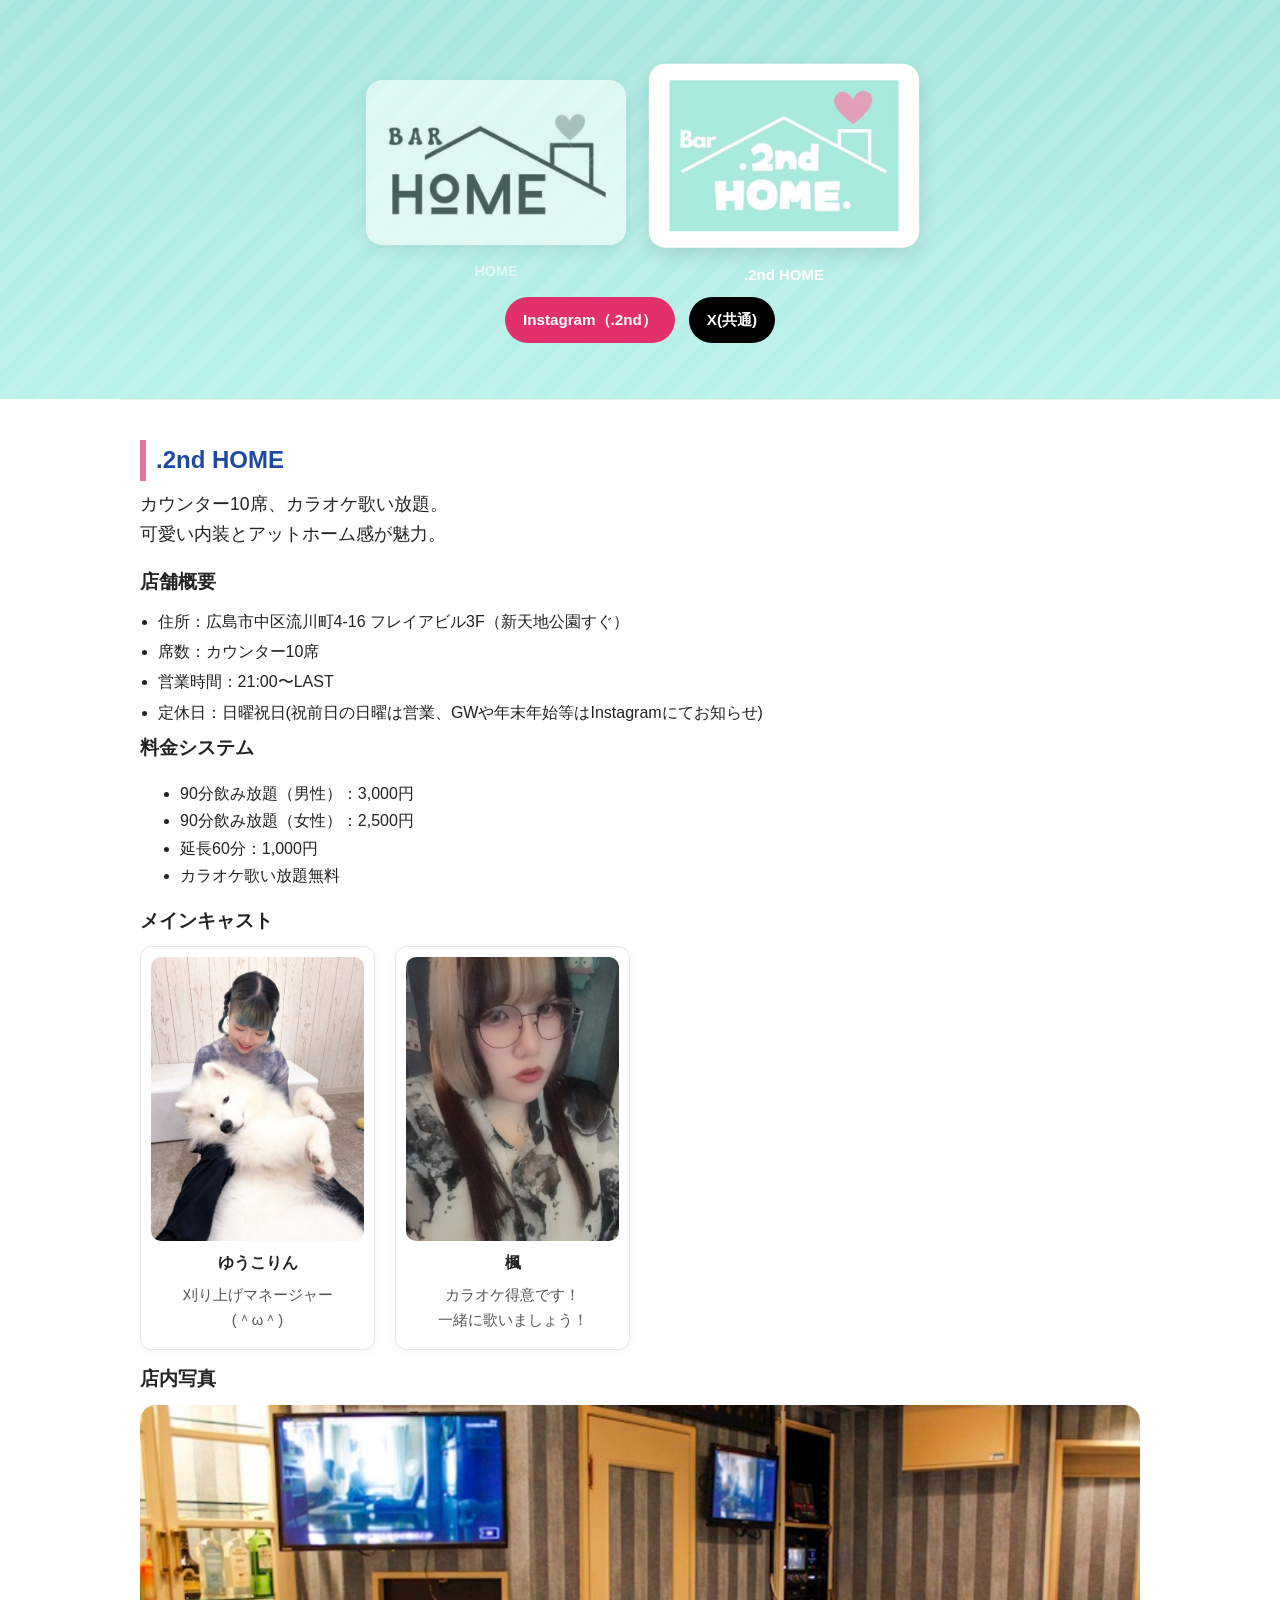
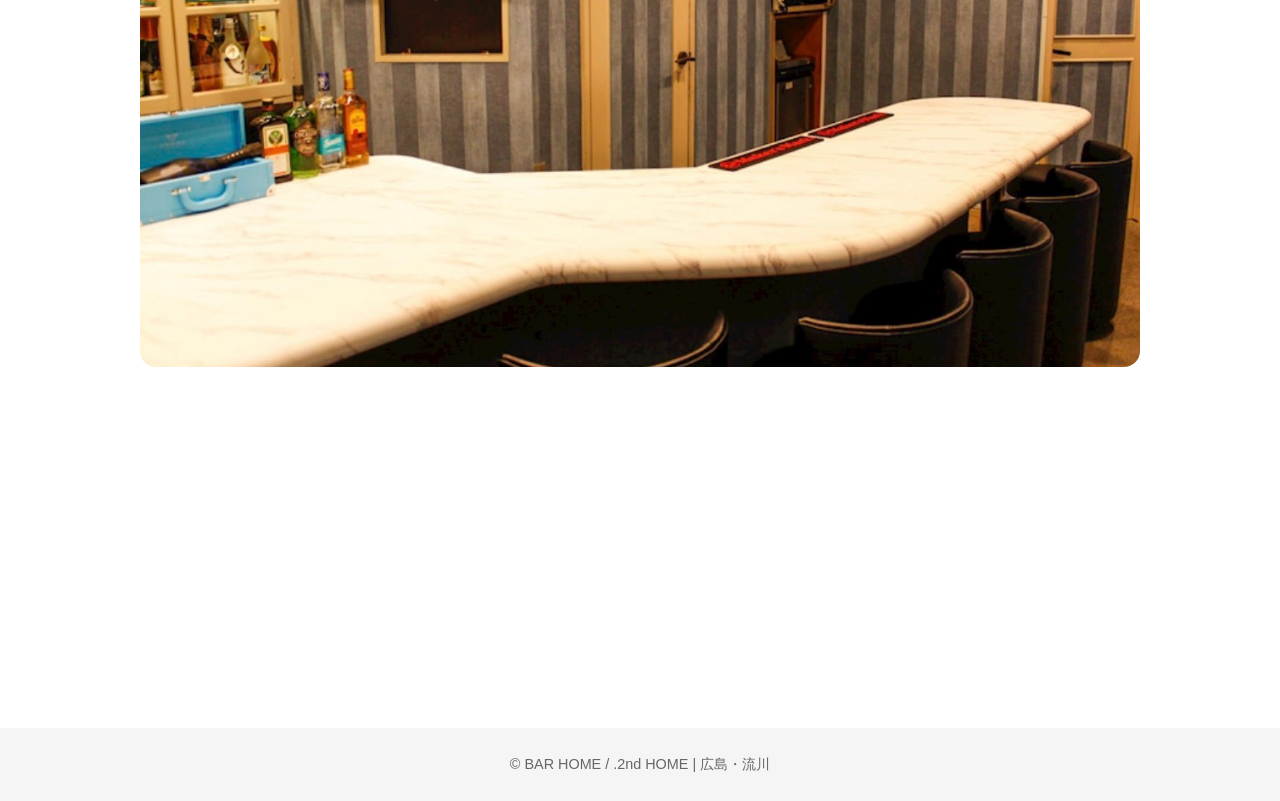
==== index.html @ b08c5883 "update site content" ====
<!DOCTYPE html>
<html lang="ja">
<head>
  <meta charset="UTF-8" />
  <meta name="viewport" content="width=device-width, initial-scale=1.0"/>
  <title>BAR HOME / .2nd HOME | 広島・流川</title>
  <link rel="stylesheet" href="style.css" />
  <meta name="robots" content="noindex,nofollow">
</head>
<body>

  <!-- ヒーロー -->
  <header class="hero hero--2nd"> <!-- ← 初期は2ndテーマ -->
    <div class="brand-switch">
      <div class="logo-option" data-target="home">
        <div class="logo-card">
          <img src="images/no-image.png" alt="BAR HOME ロゴ">
        </div>
        <span>HOME</span>
      </div>
      <div class="logo-option active" data-target="2nd">
        <div class="logo-card">
          <img src="images/no-image.png" alt=".2nd HOME ロゴ">
        </div>
        <span>.2nd HOME</span>
      </div>
    </div>

    <!-- 店舗別SNS（切替連動のまま） -->
    <div class="sns hero-sns hero-sns--home is-hidden">
      <a class="sns__link insta" href="https://www.instagram.com/bar_home1001" target="_blank" rel="noopener">Instagram（HOME）</a>
      <a class="sns__link x" href="https://x.com/yukorin_barhome" target="_blank" rel="noopener">X(共通)</a>
    </div>
    <div class="sns hero-sns hero-sns--2nd">
      <a class="sns__link insta" href="https://www.instagram.com/bar_home1001" target="_blank" rel="noopener">Instagram（.2nd）</a>
      <a class="sns__link x" href="https://x.com/yukorin_barhome" target="_blank" rel="noopener">X(共通)</a>
    </div>
  </header>

  <main>
    <!-- HOME -->
    <section id="home" class="shop-section">
      <h2>BAR HOME</h2>
      <p class="lead">カウンター8席、カラオケ歌い放題。<br>明るくノリの良いスタッフが魅力！</p>

      <!-- 概要 -->
      <div class="overview">
        <h3>店舗概要</h3>
        <ul>
          <li>住所：広島市中区新天地1-27 堀川ビル2F（仏壇通り沿い）</li>
          <li>席数：カウンター8席</li>
          <li>営業時間：21:00〜LAST</li>
          <li>定休日：不定休(Instagramにてお知らせ)</li>
        </ul>
      </div>

      <!-- 料金システム -->
      <div class="system">
        <h3>料金システム</h3>
        <ul>
          <li>90分飲み放題（男性）：3,000円</li>
          <li>90分飲み放題（女性）：2,500円</li>
          <li>延長60分：1,000円</li>
          <li>カラオケ歌い放題無料</li>
        </ul>
      </div>

      <!-- キャスト -->
      <div class="cast">
        <h3>メインキャスト</h3>
        <div class="cast-grid" id="home-cast"></div>
        <button class="cast-more" data-shop="home" hidden>もっと見る</button>
      </div>

      <!-- 店内写真 -->
      <div class="gallery">
        <h3>店内写真</h3>
        <div class="gallery-grid" id="home-gallery"></div>
      </div>

      <!-- Map -->
      <div class="map-embed">
        <iframe
          src="https://www.google.com/maps?q=広島県広島市中区新天地1-27&output=embed"
          loading="lazy"
        ></iframe>
      </div>
    </section>

    <!-- .2nd HOME -->
    <section id="2nd" class="shop-section active">
      <h2>.2nd HOME</h2>
      <p class="lead">カウンター10席、カラオケ歌い放題。<br>可愛い内装とアットホーム感が魅力。</p>

      <!-- 概要 -->
      <div class="overview">
        <h3>店舗概要</h3>
        <ul>
          <li>住所：広島市中区流川町4-16 フレイアビル3F（新天地公園すぐ）</li>
          <li>席数：カウンター10席</li>
          <li>営業時間：21:00〜LAST</li>
          <li>定休日：日曜祝日(祝前日の日曜は営業、GWや年末年始等はInstagramにてお知らせ)</li>
        </ul>
      </div>

      <!-- 料金システム -->
      <div class="system">
        <h3>料金システム</h3>
        <ul>
          <li>90分飲み放題（男性）：3,000円</li>
          <li>90分飲み放題（女性）：2,500円</li>
          <li>延長60分：1,000円</li>
          <li>カラオケ歌い放題無料</li>
        </ul>
      </div>

      <!-- キャスト -->
      <div class="cast">
        <h3>メインキャスト</h3>
        <div class="cast-grid" id="2nd-cast"></div>
        <button class="cast-more" data-shop="2nd" hidden>もっと見る</button>
      </div>

      <!-- 店内写真 -->
      <div class="gallery">
        <h3>店内写真</h3>
        <div class="gallery-grid" id="2nd-gallery"></div>
      </div>

      <!-- Map -->
      <div class="map-embed">
        <iframe
          src="https://www.google.com/maps?q=広島県広島市中区流川町4-16&output=embed"
          loading="lazy"
        ></iframe>
      </div>
    </section>
  </main>

  <footer class="footer">
    <p>&copy; BAR HOME / .2nd HOME | 広島・流川</p>
  </footer>

  <script src="script.js"></script>
</body>
</html>
---- style.css ----
/* =========================
   Variables
========================= */
:root{
  --pink:#e5739f;
  --mint:#a7e6de;
  --blue:#1f4aa1;
  --gray:#fafafa;
  --black:#000;

  --radius:16px;
  --card-shadow:0 6px 18px rgba(0,0,0,.12);
  --border:#e6e6e6;
}

/* =========================
   Base (mobile-first)
========================= */
html{font-size:16px}
body{margin:0;font-family:"Noto Sans JP",sans-serif;line-height:1.7;color:#222;background:#fff}
img{max-width:100%;height:auto;display:block}
h1,h2,h3{margin:0 0 .6rem}
p{margin:.4rem 0}
a{color:inherit}

/* 選択不可（ヒーローロゴ周り用の補助） */
.noselect, .noselect *{user-select:none;-webkit-user-select:none;caret-color:transparent}

/* ユーティリティ */
.is-hidden{display:none !important}

/* =========================
   Hero（テーマ切替対応）
========================= */
.hero{
  position:relative;
  text-align:center;
  padding:28px 12px 20px; /* mobile圧縮 */
}

/* HOME = クール（青紫の色感あり） */
.hero--home{
  background: linear-gradient(180deg, #2a2d6c 0%, #3f3c88 70%, #5a4a9c 100%);
}

/* .2nd = かわいい（ミント×うっすらストライプ） */
.hero--2nd{
  background:
    repeating-linear-gradient(-45deg, rgba(255,255,255,.10) 0 14px, transparent 14px 28px),
    linear-gradient(180deg, #a7e6de 0%, #baf1eb 100%);
}

/* ロゴ切替（スマホ：小さめ横並び） */
.brand-switch{
  display:flex;
  justify-content:center;
  align-items:flex-end;
  gap:14px;
  flex-wrap:wrap;
  margin-bottom:10px;
}
.logo-option{
  cursor:pointer;
  text-align:center;
  filter:grayscale(100%) opacity(.6);
  transform:scale(1);
  transition:transform .2s ease, filter .2s ease;
}
.logo-option.active{ filter:none; transform:scale(1.04) }

.logo-card{
  display:inline-block;
  background:#fff;
  padding:10px 12px;
  border-radius:14px;
  box-shadow:var(--card-shadow);
}
.logo-option img{ width:120px; height:auto }
.logo-option span{
  display:block;
  margin-top:6px;
  font-size:.8rem;
  font-weight:700;
  color:#fff; /* ヒーロー背景上で読むので白 */
}
/* テキスト選択/キャレット抑止 & spanはクリック透過 */
.logo-option, .logo-option *{ user-select:none; -webkit-user-select:none; caret-color:transparent }
.logo-option span{ pointer-events:none }

/* ヒーロー直下SNS（スマホ：2列タイル） */
.sns.hero-sns{
  display:grid;
  grid-template-columns:repeat(2,minmax(0,1fr));
  gap:8px;
  max-width:520px;
  margin:10px auto 0;
  padding:0 8px;
}
.sns__link{
  display:block;
  text-decoration:none;
  color:#fff;
  padding:12px 0;
  border-radius:999px;
  font-weight:700;
  font-size:.95rem;
  text-align:center;
  transition:opacity .15s ease, transform .02s ease;
}
.sns__link:active{ transform:translateY(1px) }
.sns__link.x{ background:#000 }
.sns__link.insta{ background:#e1306c }
.sns__link.poke{ background:#5b77d1 }

/* =========================
   Sections
========================= */
.shop-section{
  display:none;
  padding:20px 14px;
  border-top:1px solid #eee;
}
.shop-section.active{ display:block }
.lead{ font-size:1rem; margin:.5rem 0 1rem }

/* 見出し（店舗別カラー） */
#home h2{
  color:#111;
  border-left:6px solid var(--pink);
  padding-left:10px;
}

/* idが数値始まりだと環境で解釈差が出るので両方書く */
[id="2nd"] h2{
  color: var(--blue);
  border-left: 6px solid var(--pink);
  padding-left: 10px;
}

/* 概要リスト */
.overview ul{ padding-left:1.1rem; margin:.4rem 0 }
.overview li{ margin:.2rem 0 }

/* =========================
   Cast
========================= */
.cast{ margin-top:.6rem }
.cast-grid{
  display:grid;
  grid-template-columns:1fr 1fr;
  gap:10px;
}
.cast-card{
  background:#fff;
  border:1px solid var(--border);
  border-radius:12px;
  padding:10px;
  text-align:center;
  box-shadow:0 2px 8px rgba(0,0,0,.05);
}
.cast-card img{
  border-radius:10px;
  margin-bottom:8px;
  width:100%;
  height:auto;
}
.cast-card h4{ margin:6px 0 4px; font-size:1rem }
.cast-card p{ font-size:.92rem; color:#555 }

/* もっと見る（最初はhiddenで非表示。JSで必要時のみ表示） */
.cast-more[hidden]{ display:none !important; }
.cast-more{
  margin:10px auto 0;
  display:block;
  padding:10px 16px;
  border-radius:999px;
  border:1px solid #ddd;
  background:#fff;
  font-weight:700;
  cursor:pointer;
  transition:background .15s ease, transform .02s ease;
}
.cast-more:hover{ background:#fafafa }
.cast-more:active{ transform:translateY(1px) }

/* =========================
   Gallery
========================= */
.gallery{ margin-top:.8rem }
.gallery-grid{
  display:grid;
  grid-template-columns:1fr 1fr;
  gap:10px;
  margin-top:10px;
}
.gallery-item{
  border-radius:10px;
  overflow:hidden;
  background:#fff;
  border:1px solid var(--border);
  box-shadow:0 2px 8px rgba(0,0,0,.05);
}
.gallery-item img{
  display:block;
  width:100%;
  height:180px;
  object-fit:cover;
}
.gallery-item figcaption{
  padding:8px 10px;
  font-size:.9rem;
  color:#555;
}

/* =========================
   Map
========================= */
.map-embed{
  margin-top:12px;
  border-radius:12px;
  overflow:hidden;
}
.map-embed iframe{
  width:100%;
  height:240px;
  border:0;
}

/* =========================
   Footer
========================= */
.footer{
  text-align:center;
  padding:18px 12px;
  background:#f5f5f5;
  font-size:.9rem;
  color:#666;
}

/* =========================
   Desktop Enhancements
========================= */
@media (min-width:768px){
  .hero{ padding:68px 20px 56px }
  .brand-switch{ gap:28px; margin-bottom:14px }
  .logo-card{ padding:16px 20px; border-radius:var(--radius) }
  .logo-option img{ width:clamp(140px,18vw,220px) }
  .logo-option span{ font-size:.9rem }

  /* PCではSNSを横並び3つ */
  .sns.hero-sns{ display:flex; justify-content:center; gap:14px; max-width:none; padding:0 }
  .sns__link{ padding:10px 18px }

  .shop-section{ max-width:1000px; margin:auto; padding:40px 20px }
  .lead{ font-size:1.1rem }

  .cast-grid{ grid-template-columns:repeat(3,1fr); gap:20px }
  .gallery-grid{ grid-template-columns:repeat(3,1fr); gap:12px }
  .gallery-item img{ height:200px }
  .map-embed iframe{ height:300px }
}

@media (min-width:1100px){
  .cast-grid{ grid-template-columns:repeat(4,1fr) }
  .gallery-grid{ grid-template-columns:repeat(4,1fr) }
}

/* ========== 店内写真ギャラリー ========== */
#shop-photos {
  display: flex;
  flex-direction: column;
  align-items: center;
  gap: 2rem; /* 写真同士の間隔 */
  margin-top: 1.5rem;
}

#shop-photos .gallery-item {
  width: 100%;
  max-width: 800px; /* ←ここを調整すれば写真サイズを変更できる */
}

#shop-photos .gallery-item img {
  width: 100%;
  height: auto;
  border-radius: 10px;
  object-fit: cover;
  box-shadow: 0 4px 12px rgba(0,0,0,0.2);
}

/* キャプション非表示（もう不要なため） */
#shop-photos .gallery-item figcaption {
  display: none;
}

.gallery-grid { display:block; }
.gallery-grid .featured {margin:0;}
.gallery-grid .featured img {
  width:100%;
  height:auto;
  aspect-ratio: 16/9; /* ここで縦横比調整 */
  object-fit: cover;
  border-radius: 16px;
}
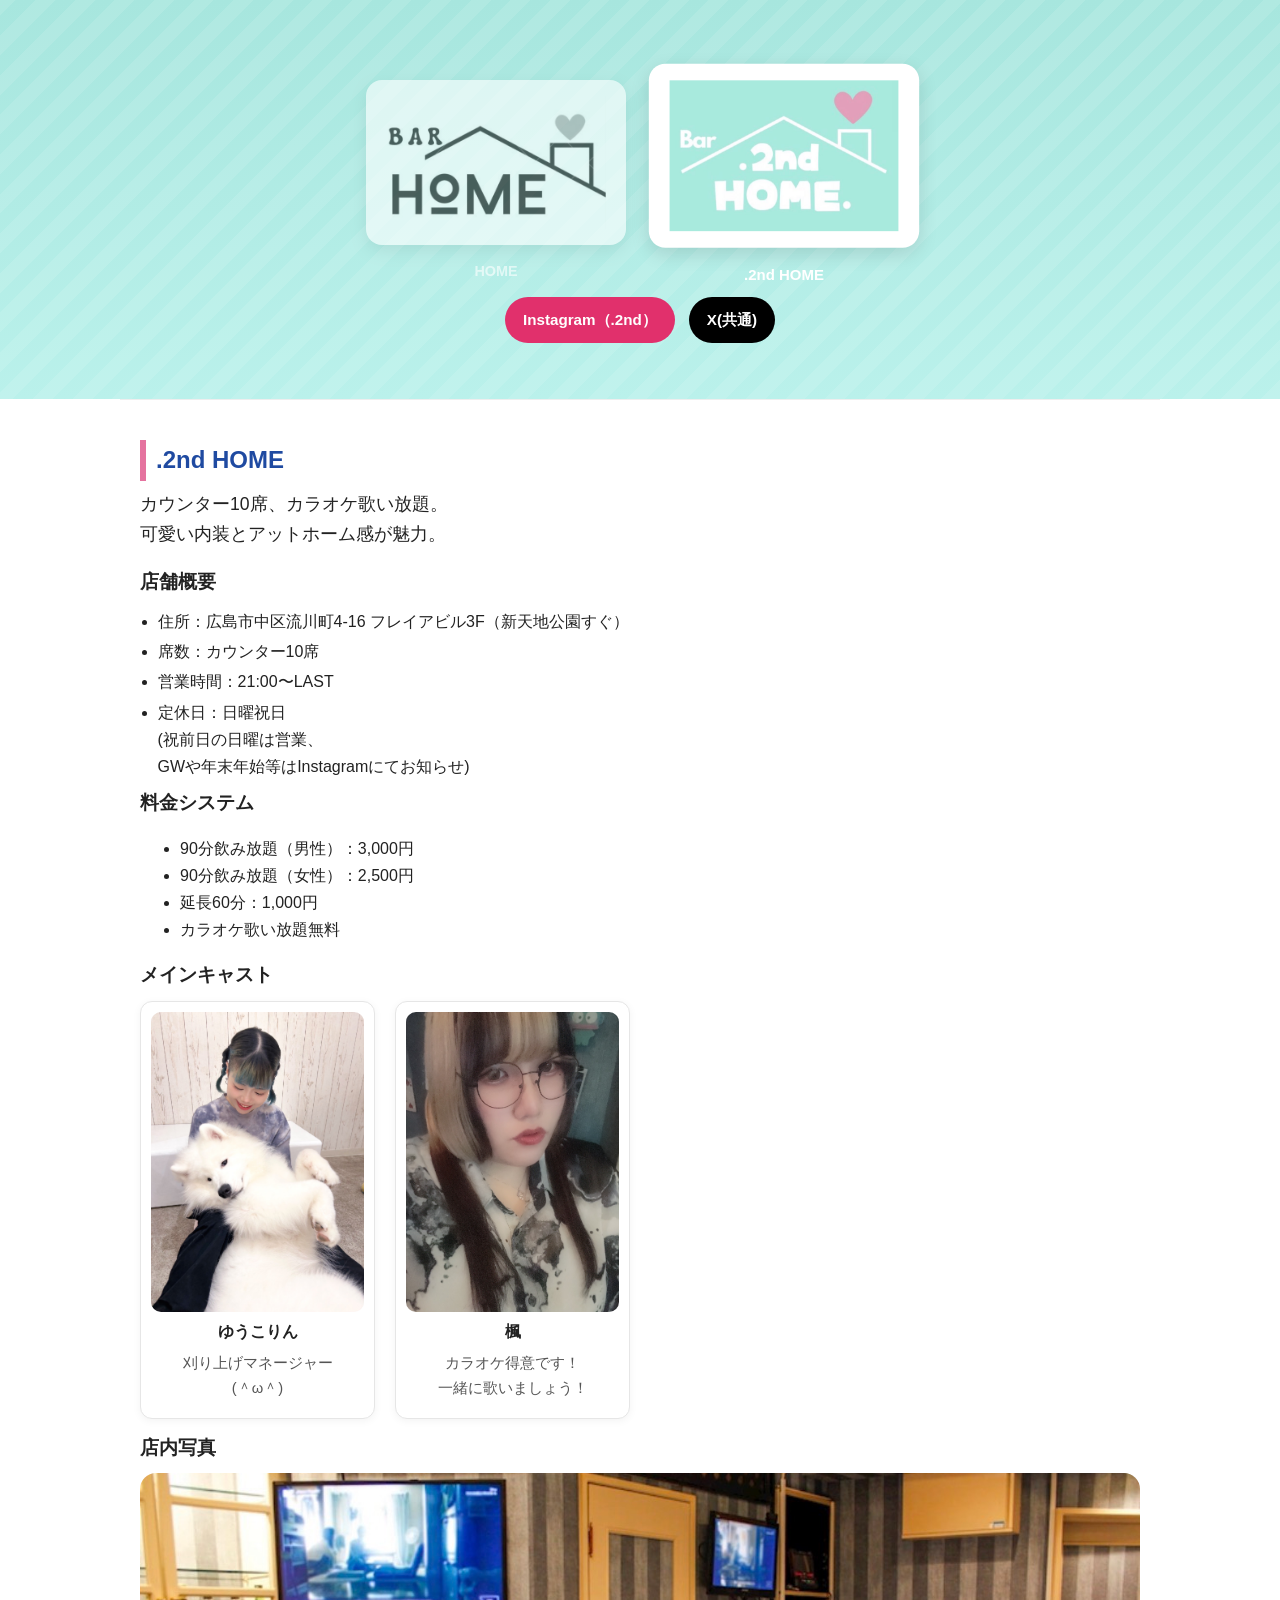
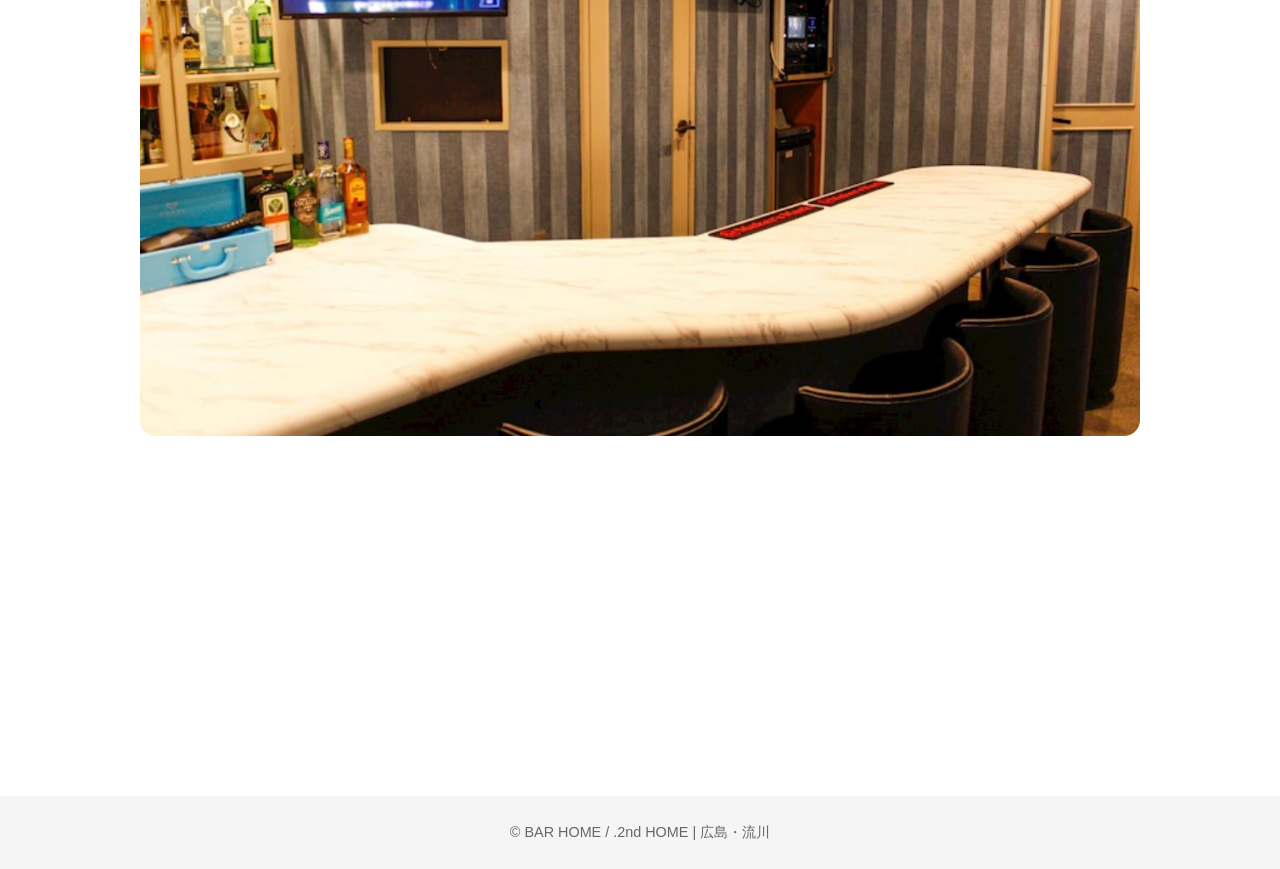
==== commit 10554fc6: "update site content" ====
--- a/index.html
+++ b/index.html
@@ -32,7 +32,7 @@
       <a class="sns__link x" href="https://x.com/yukorin_barhome" target="_blank" rel="noopener">X(共通)</a>
     </div>
     <div class="sns hero-sns hero-sns--2nd">
-      <a class="sns__link insta" href="https://www.instagram.com/bar_home1001" target="_blank" rel="noopener">Instagram（.2nd）</a>
+      <a class="sns__link insta" href="https://www.instagram.com/bar_home2nd" target="_blank" rel="noopener">Instagram（.2nd）</a>
       <a class="sns__link x" href="https://x.com/yukorin_barhome" target="_blank" rel="noopener">X(共通)</a>
     </div>
   </header>
@@ -47,7 +47,7 @@
       <div class="overview">
         <h3>店舗概要</h3>
         <ul>
-          <li>住所：広島市中区新天地1-27 堀川ビル2F（仏壇通り沿い）</li>
+          <li>住所：広島市中区新天地1-27 堀川ビル2F<br>（仏壇通り沿い）</li>
           <li>席数：カウンター8席</li>
           <li>営業時間：21:00〜LAST</li>
           <li>定休日：不定休(Instagramにてお知らせ)</li>
@@ -99,7 +99,7 @@
           <li>住所：広島市中区流川町4-16 フレイアビル3F（新天地公園すぐ）</li>
           <li>席数：カウンター10席</li>
           <li>営業時間：21:00〜LAST</li>
-          <li>定休日：日曜祝日(祝前日の日曜は営業、GWや年末年始等はInstagramにてお知らせ)</li>
+          <li>定休日：日曜祝日<br>(祝前日の日曜は営業、<br>GWや年末年始等はInstagramにてお知らせ)</li>
         </ul>
       </div>
 
--- a/style.css
+++ b/style.css
@@ -158,11 +158,11 @@
   text-align:center;
   box-shadow:0 2px 8px rgba(0,0,0,.05);
 }
-.cast-card img{
-  border-radius:10px;
-  margin-bottom:8px;
-  width:100%;
-  height:auto;
+.cast-card img {
+  width: 100%;
+  height: 300px; /* 好きな高さに統一 */
+  object-fit: cover; /* 画像を枠いっぱいにトリミング */
+  border-radius: 10px;
 }
 .cast-card h4{ margin:6px 0 4px; font-size:1rem }
 .cast-card p{ font-size:.92rem; color:#555 }
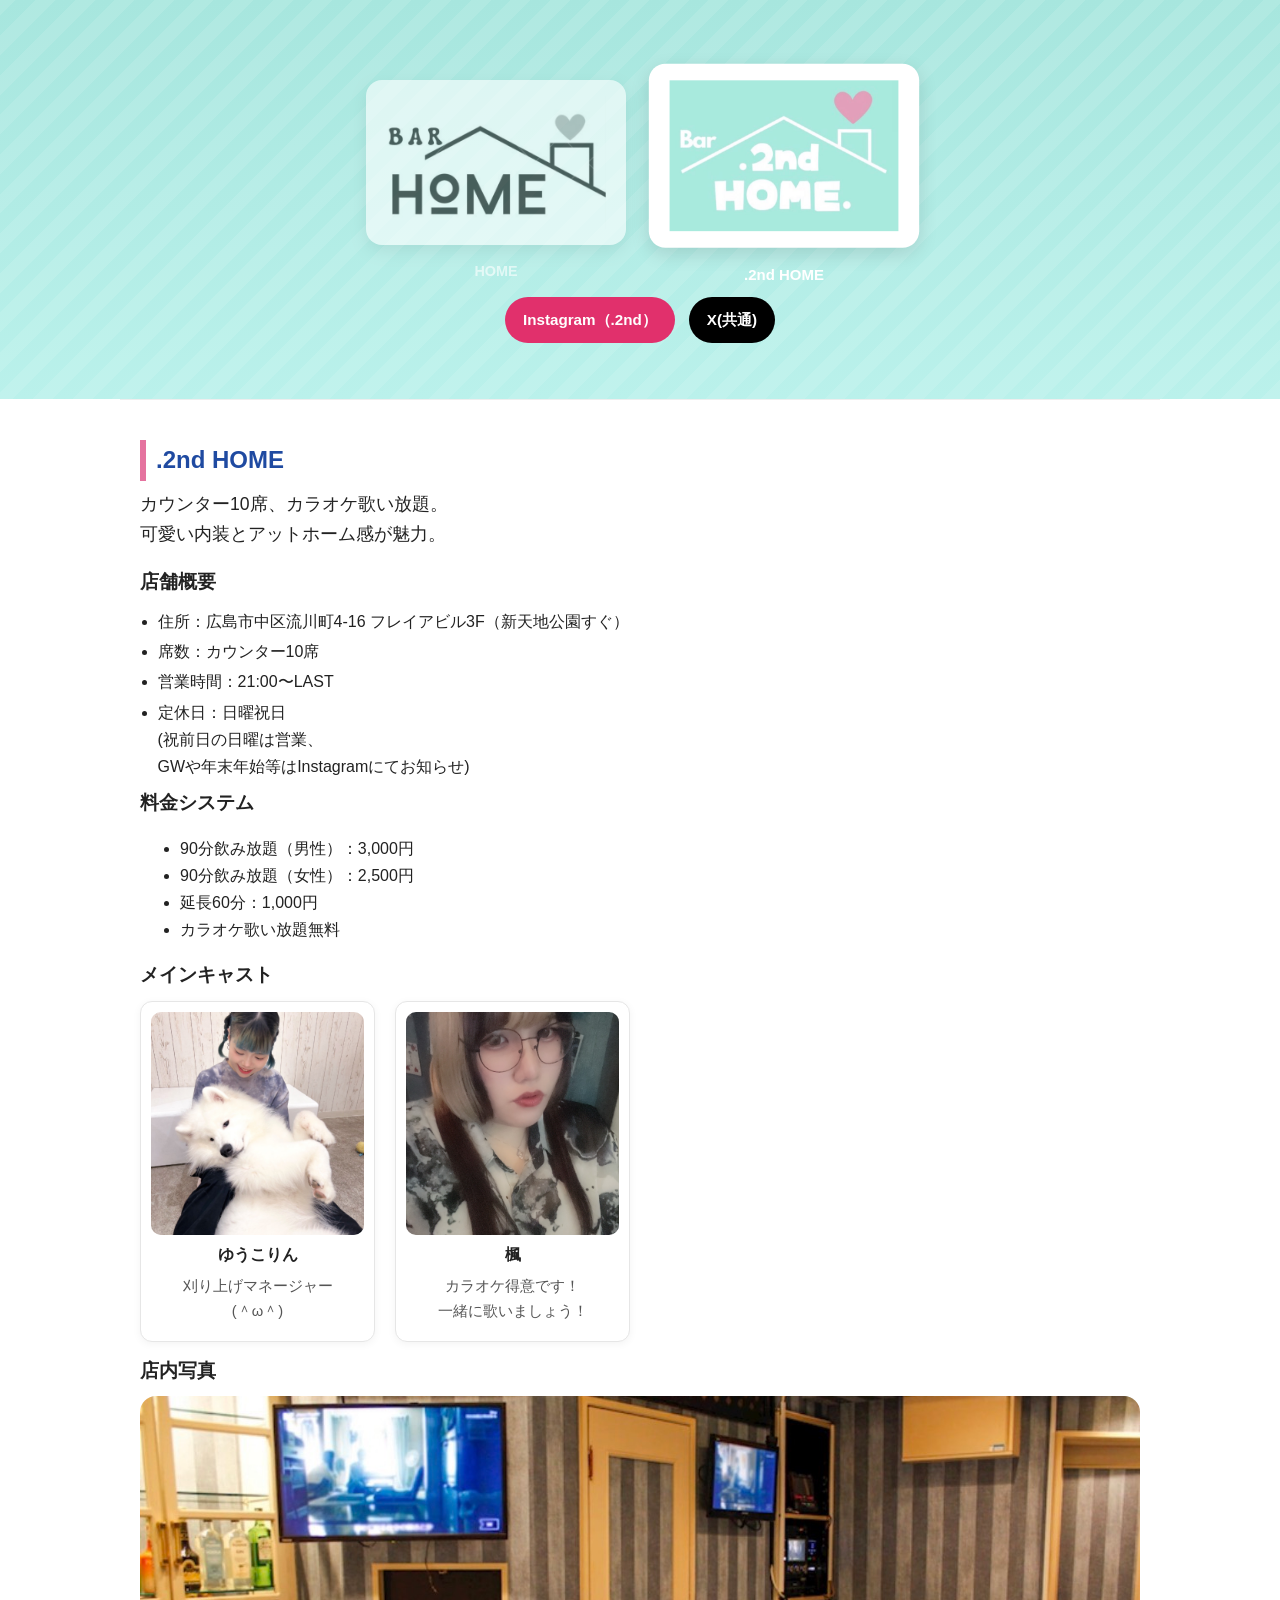
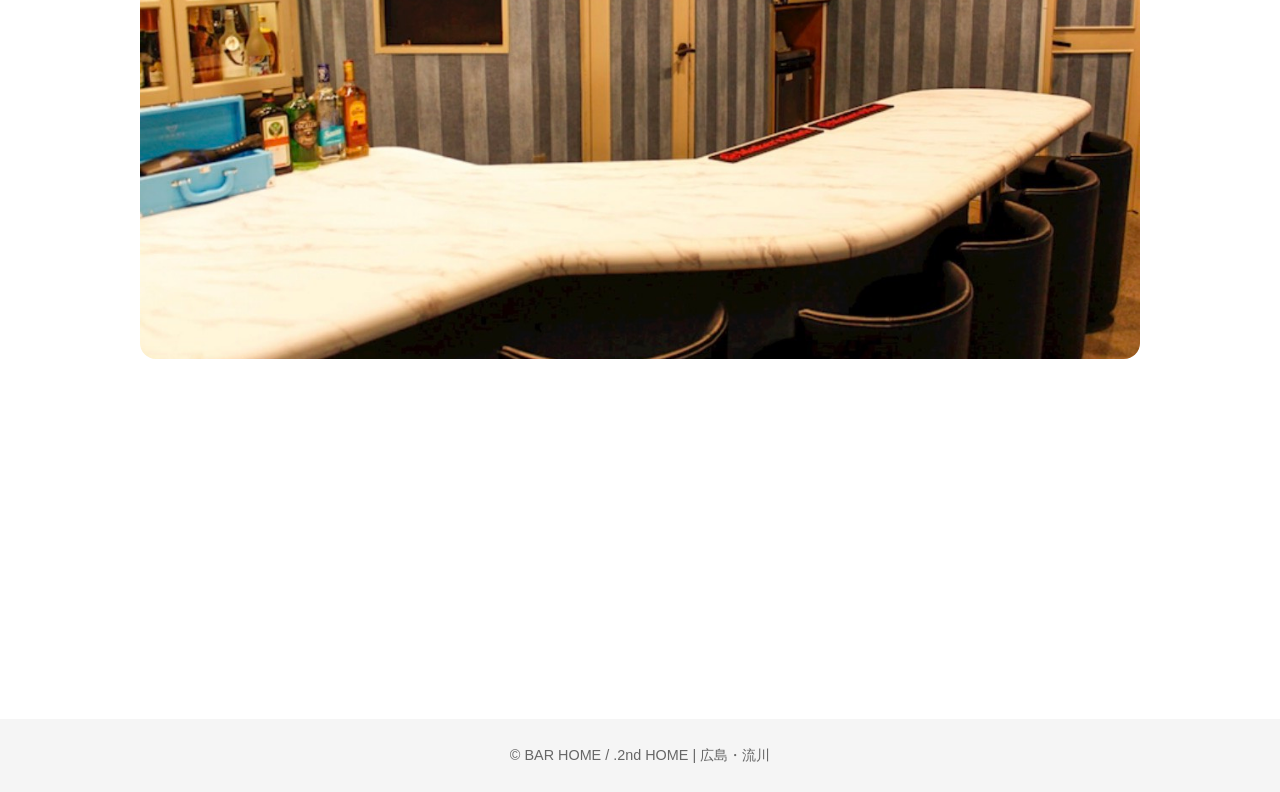
==== commit dca38023: "update site content" ====
--- a/index.html
+++ b/index.html
@@ -141,6 +141,6 @@
     <p>&copy; BAR HOME / .2nd HOME | 広島・流川</p>
   </footer>
 
-  <script src="script.js"></script>
+  <script src="script.js?v=20251011"></script>
 </body>
 </html>
--- a/style.css
+++ b/style.css
@@ -160,7 +160,7 @@
 }
 .cast-card img {
   width: 100%;
-  height: 300px; /* 好きな高さに統一 */
+  height: 223px; /* 好きな高さに統一 */
   object-fit: cover; /* 画像を枠いっぱいにトリミング */
   border-radius: 10px;
 }
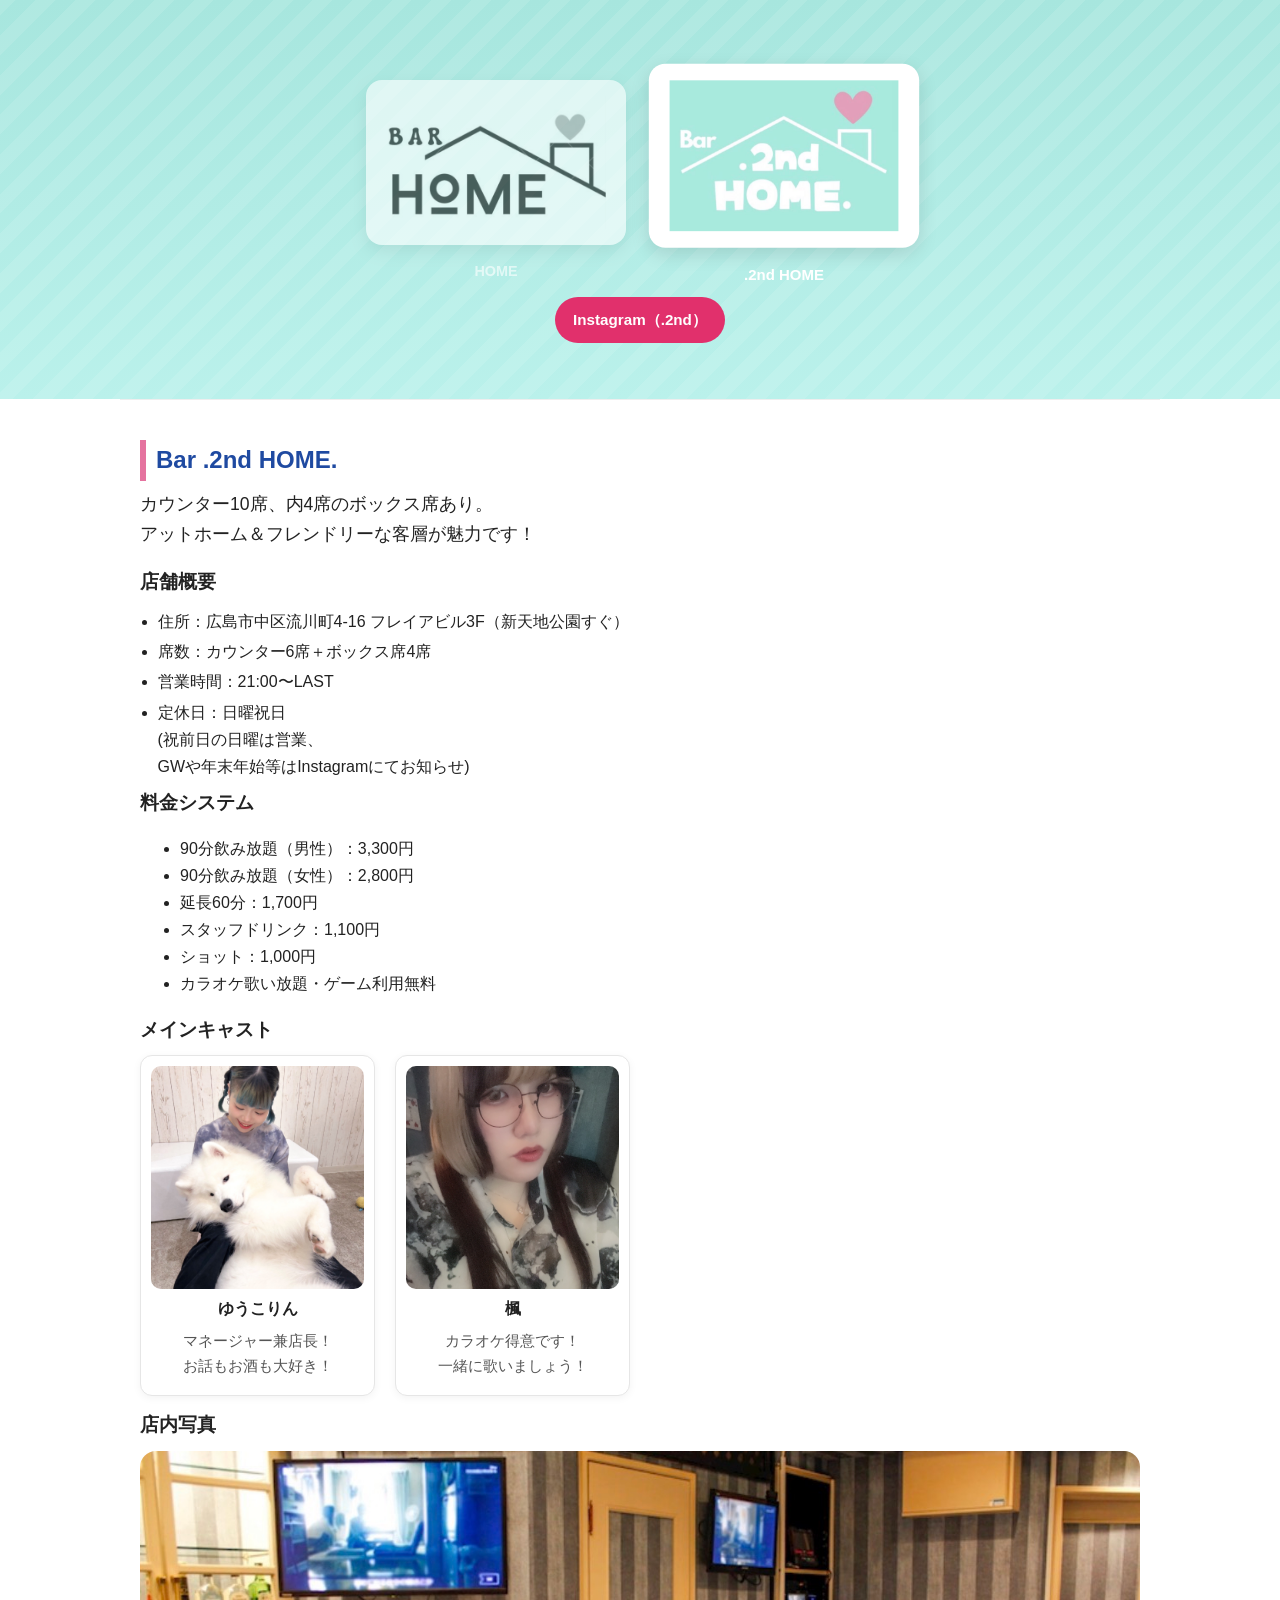
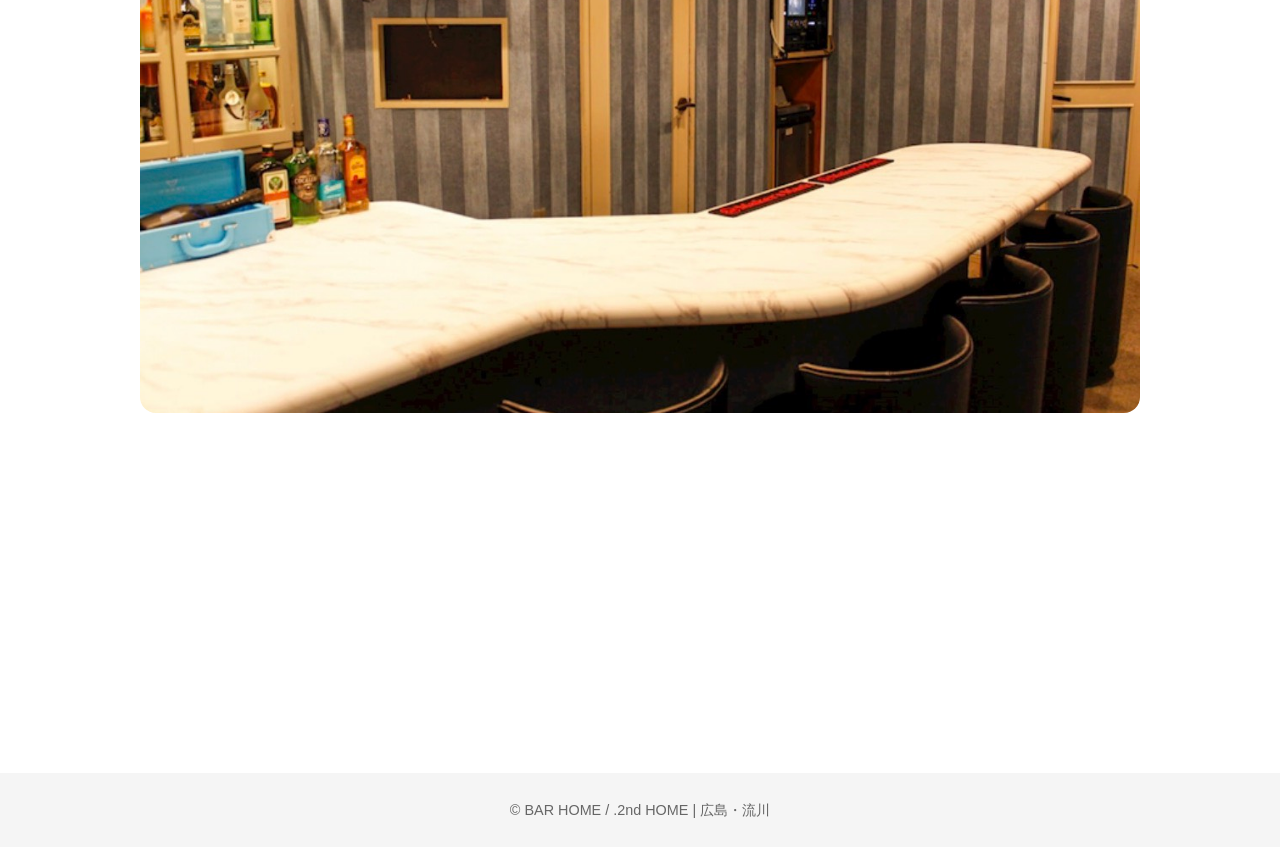
==== commit 4fd12dc3: "Add files via upload" ====
--- a/index.html
+++ b/index.html
@@ -5,7 +5,6 @@
   <meta name="viewport" content="width=device-width, initial-scale=1.0"/>
   <title>BAR HOME / .2nd HOME | 広島・流川</title>
   <link rel="stylesheet" href="style.css" />
-  <meta name="robots" content="noindex,nofollow">
 </head>
 <body>
 
@@ -29,11 +28,9 @@
     <!-- 店舗別SNS（切替連動のまま） -->
     <div class="sns hero-sns hero-sns--home is-hidden">
       <a class="sns__link insta" href="https://www.instagram.com/bar_home1001" target="_blank" rel="noopener">Instagram（HOME）</a>
-      <a class="sns__link x" href="https://x.com/yukorin_barhome" target="_blank" rel="noopener">X(共通)</a>
     </div>
     <div class="sns hero-sns hero-sns--2nd">
       <a class="sns__link insta" href="https://www.instagram.com/bar_home2nd" target="_blank" rel="noopener">Instagram（.2nd）</a>
-      <a class="sns__link x" href="https://x.com/yukorin_barhome" target="_blank" rel="noopener">X(共通)</a>
     </div>
   </header>
 
@@ -47,8 +44,8 @@
       <div class="overview">
         <h3>店舗概要</h3>
         <ul>
-          <li>住所：広島市中区新天地1-27 堀川ビル2F<br>（仏壇通り沿い）</li>
-          <li>席数：カウンター8席</li>
+          <li>住所：広島市中区新天地1-27 ホリカワビル2F<br>（仏壇通り沿い）</li>
+          <li>席数：カウンター9席</li>
           <li>営業時間：21:00〜LAST</li>
           <li>定休日：不定休(Instagramにてお知らせ)</li>
         </ul>
@@ -56,12 +53,14 @@
 
       <!-- 料金システム -->
       <div class="system">
-        <h3>料金システム</h3>
+        <h3>料金システム(税込)</h3>
         <ul>
-          <li>90分飲み放題（男性）：3,000円</li>
-          <li>90分飲み放題（女性）：2,500円</li>
-          <li>延長60分：1,000円</li>
-          <li>カラオケ歌い放題無料</li>
+          <li>90分飲み放題（男性）：3,300円</li>
+          <li>90分飲み放題（女性）：2,800円</li>
+          <li>延長60分：1,700円</li>
+          <li>スタッフドリンク：1,100円</li>
+          <li>ショット：1,000円</li>
+          <li>カラオケ歌い放題・ゲーム利用無料</li>
         </ul>
       </div>
 
@@ -89,15 +88,18 @@
 
     <!-- .2nd HOME -->
     <section id="2nd" class="shop-section active">
-      <h2>.2nd HOME</h2>
-      <p class="lead">カウンター10席、カラオケ歌い放題。<br>可愛い内装とアットホーム感が魅力。</p>
+      <h2>Bar .2nd HOME.</h2>
+      <p class="lead">
+        カウンター10席、内4席のボックス席あり。<br>
+        アットホーム＆フレンドリーな客層が魅力です！
+      </p>
 
       <!-- 概要 -->
       <div class="overview">
         <h3>店舗概要</h3>
         <ul>
           <li>住所：広島市中区流川町4-16 フレイアビル3F（新天地公園すぐ）</li>
-          <li>席数：カウンター10席</li>
+          <li>席数：カウンター6席＋ボックス席4席</li>
           <li>営業時間：21:00〜LAST</li>
           <li>定休日：日曜祝日<br>(祝前日の日曜は営業、<br>GWや年末年始等はInstagramにてお知らせ)</li>
         </ul>
@@ -107,10 +109,12 @@
       <div class="system">
         <h3>料金システム</h3>
         <ul>
-          <li>90分飲み放題（男性）：3,000円</li>
-          <li>90分飲み放題（女性）：2,500円</li>
-          <li>延長60分：1,000円</li>
-          <li>カラオケ歌い放題無料</li>
+          <li>90分飲み放題（男性）：3,300円</li>
+          <li>90分飲み放題（女性）：2,800円</li>
+          <li>延長60分：1,700円</li>
+          <li>スタッフドリンク：1,100円</li>
+          <li>ショット：1,000円</li>
+          <li>カラオケ歌い放題・ゲーム利用無料</li>
         </ul>
       </div>
 
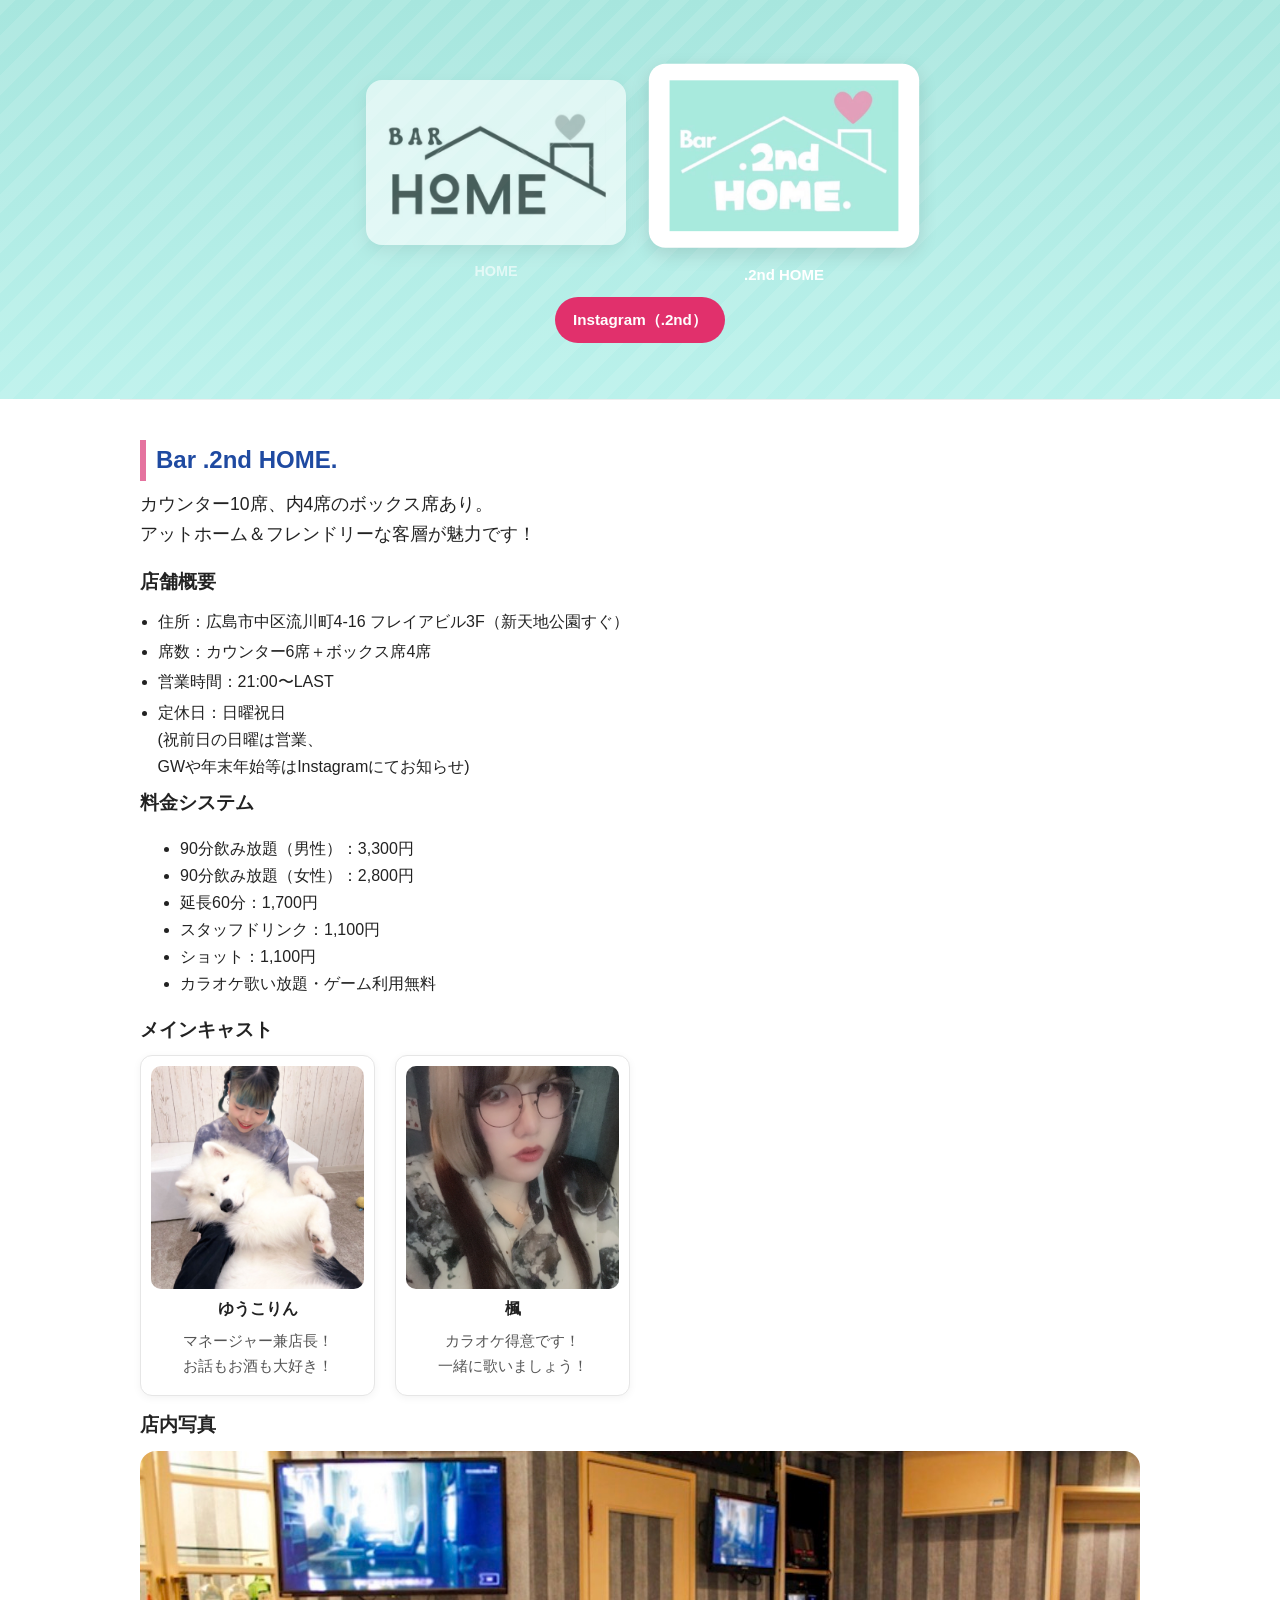
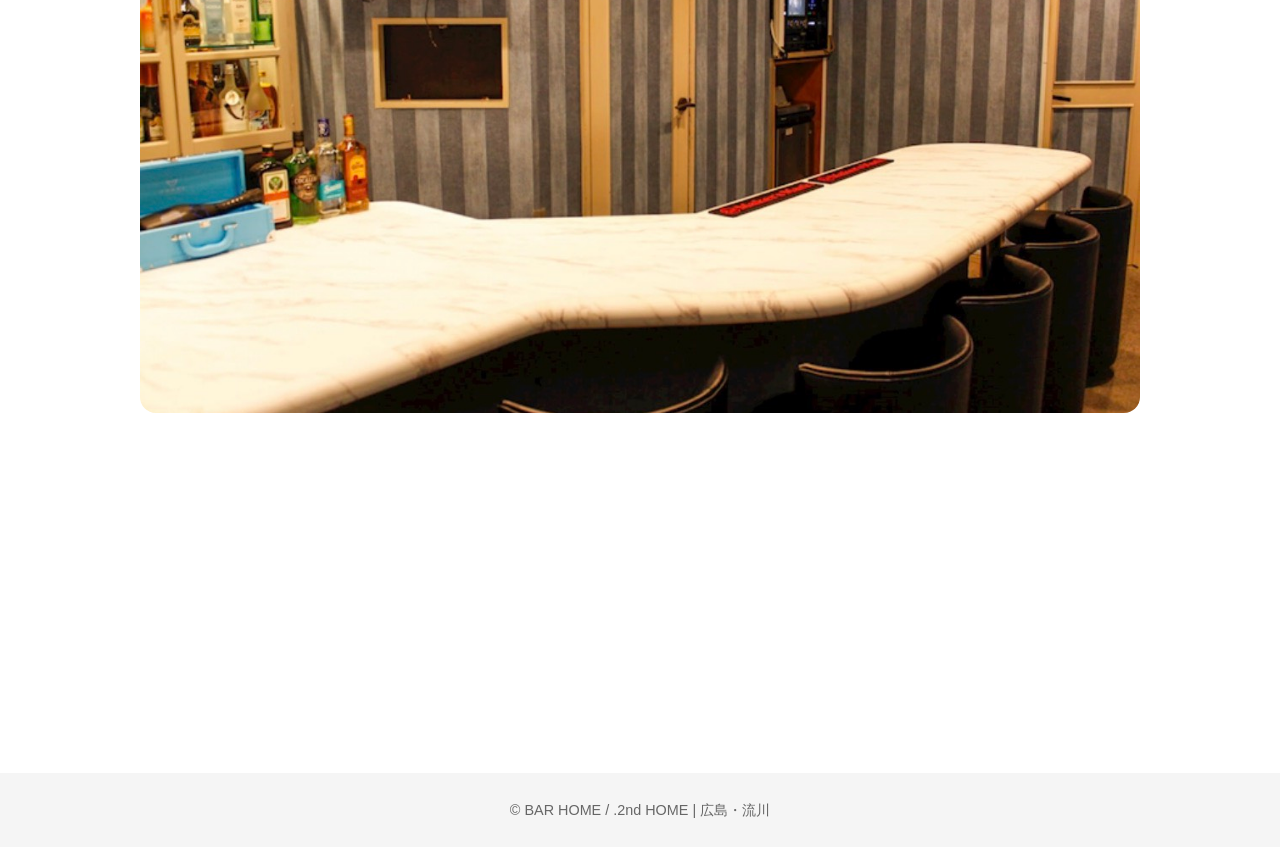
==== commit f9095160: "Add files via upload" ====
--- a/index.html
+++ b/index.html
@@ -38,7 +38,7 @@
     <!-- HOME -->
     <section id="home" class="shop-section">
       <h2>BAR HOME</h2>
-      <p class="lead">カウンター8席、カラオケ歌い放題。<br>明るくノリの良いスタッフが魅力！</p>
+      <p class="lead">カウンター9席、カラオケ歌い放題。<br>明るくノリの良いスタッフが魅力！</p>
 
       <!-- 概要 -->
       <div class="overview">
@@ -59,7 +59,7 @@
           <li>90分飲み放題（女性）：2,800円</li>
           <li>延長60分：1,700円</li>
           <li>スタッフドリンク：1,100円</li>
-          <li>ショット：1,000円</li>
+          <li>ショット：1,100円</li>
           <li>カラオケ歌い放題・ゲーム利用無料</li>
         </ul>
       </div>
@@ -113,7 +113,7 @@
           <li>90分飲み放題（女性）：2,800円</li>
           <li>延長60分：1,700円</li>
           <li>スタッフドリンク：1,100円</li>
-          <li>ショット：1,000円</li>
+          <li>ショット：1,100円</li>
           <li>カラオケ歌い放題・ゲーム利用無料</li>
         </ul>
       </div>
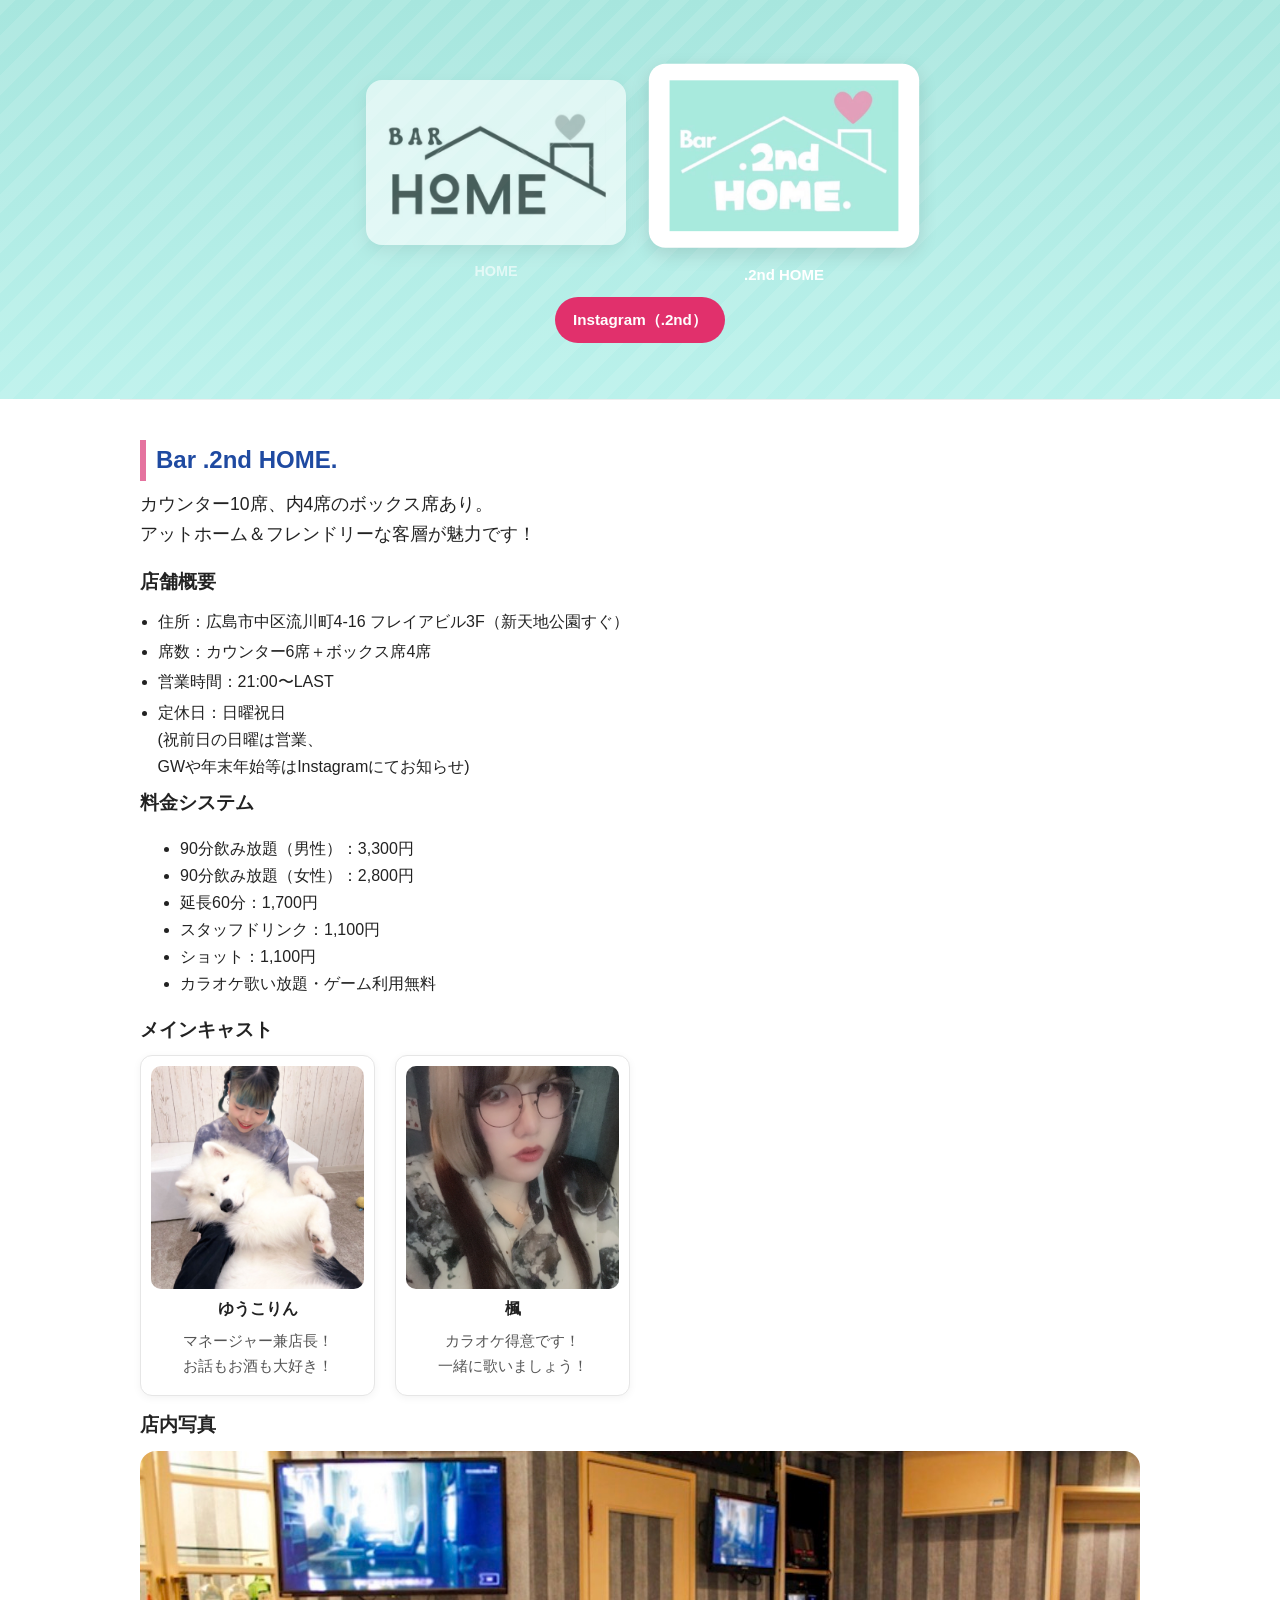
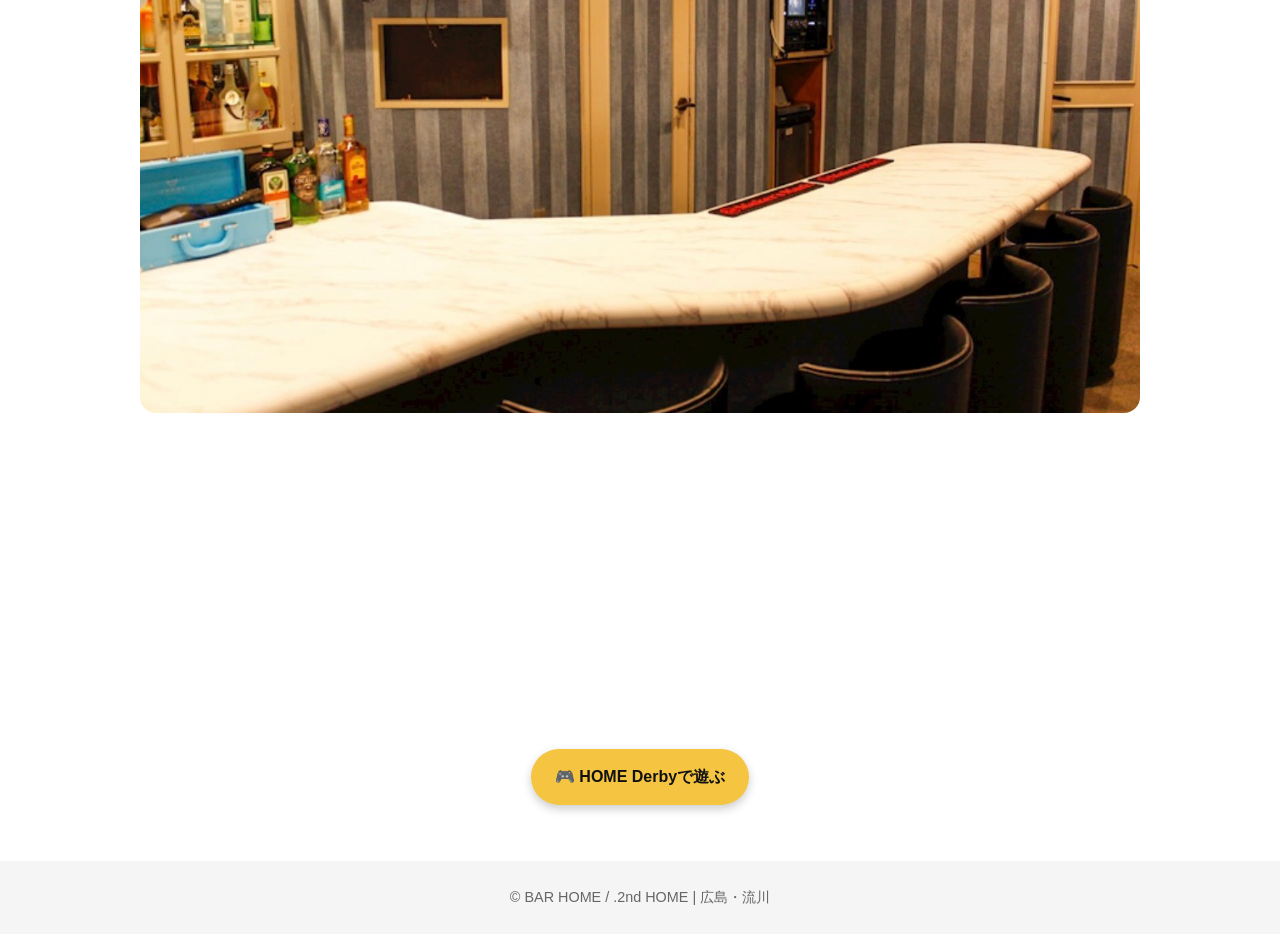
==== commit 46d4d569: "Add files via upload" ====
--- a/index.html
+++ b/index.html
@@ -138,6 +138,9 @@
           loading="lazy"
         ></iframe>
       </div>
+      <div class="game-link">
+        <a href="game.html">🎮 HOME Derbyで遊ぶ</a>
+      </div>
     </section>
   </main>
 
--- a/style.css
+++ b/style.css
@@ -300,4 +300,24 @@
   aspect-ratio: 16/9; /* ここで縦横比調整 */
   object-fit: cover;
   border-radius: 16px;
+}
+
+.game-link {
+  text-align: center;
+  margin: 16px 0;
+}
+
+.game-link a {
+  display: inline-block;
+  padding: 14px 24px;
+  border-radius: 999px;
+  background: #f5c542;
+  color: #111;
+  text-decoration: none;
+  font-weight: bold;
+  box-shadow: 0 4px 10px rgba(0,0,0,.2);
+}
+
+.game-link a:hover {
+  opacity: 0.9;
 }
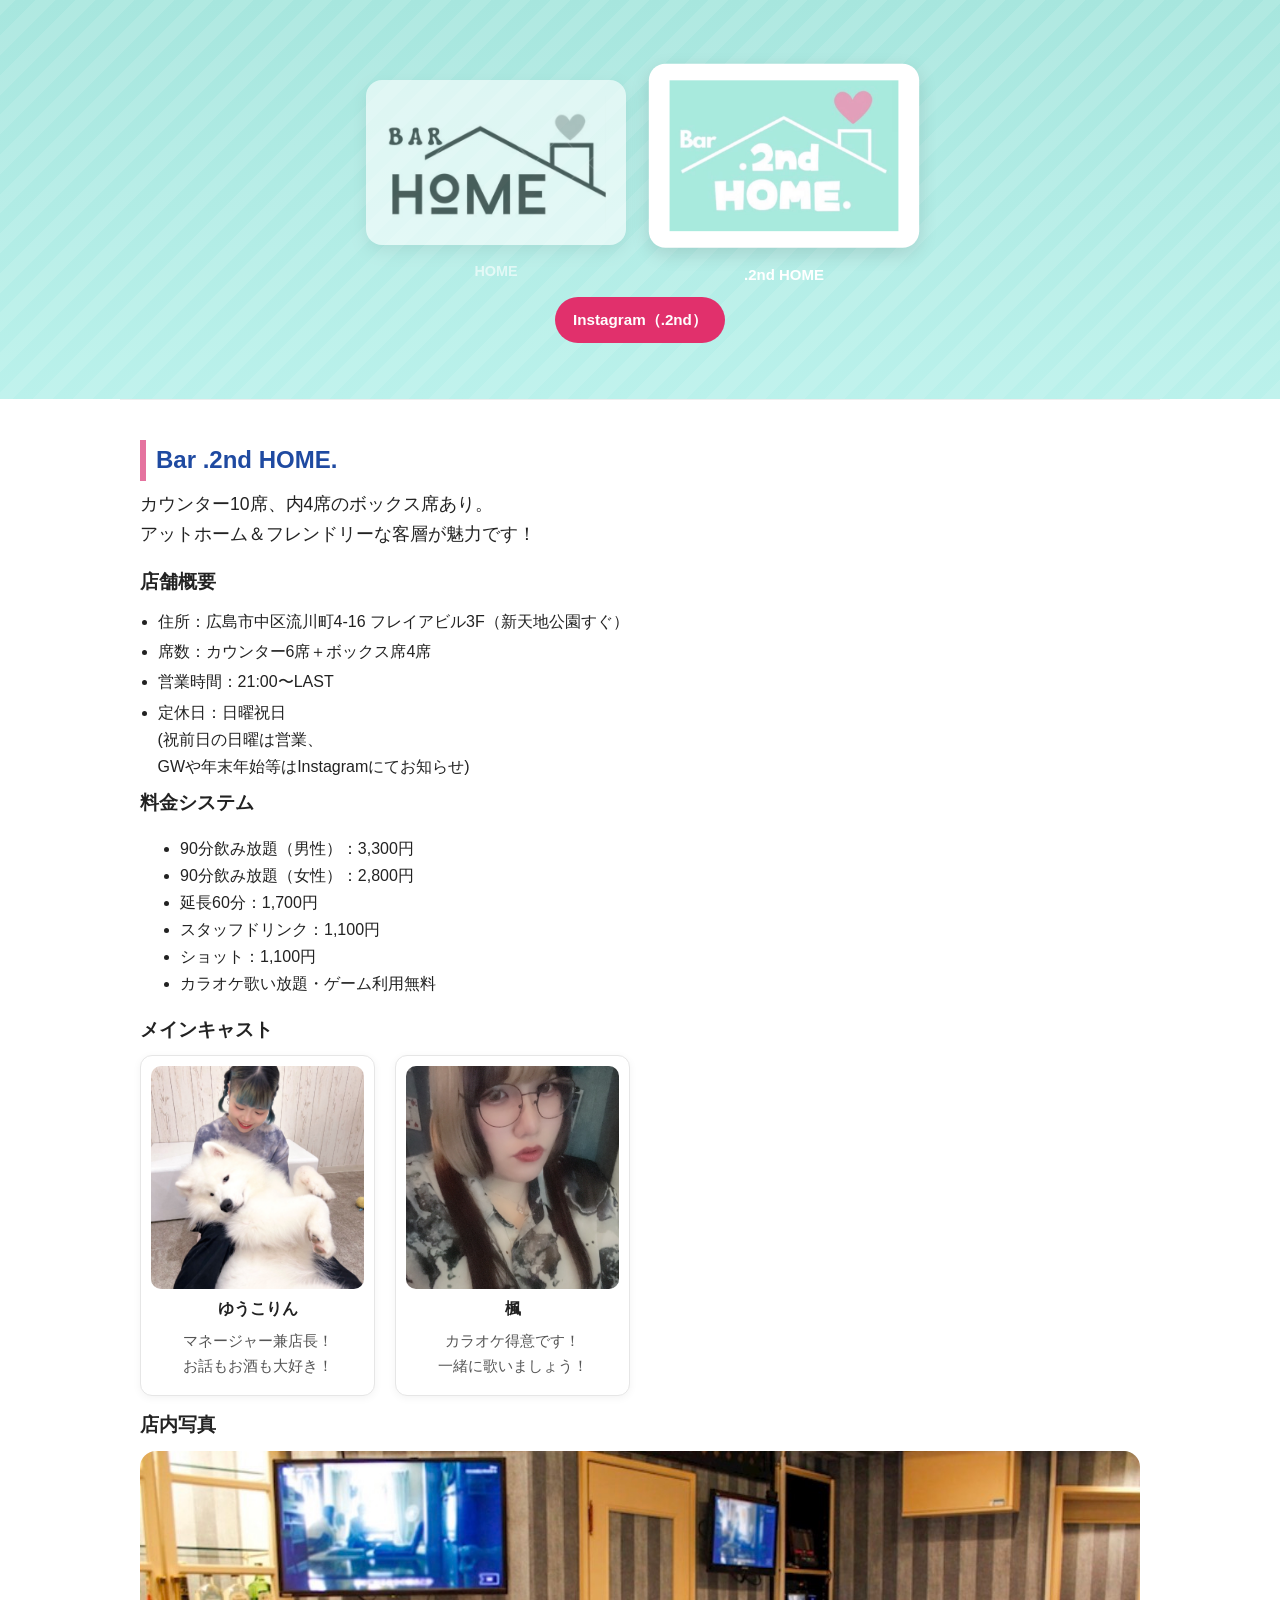
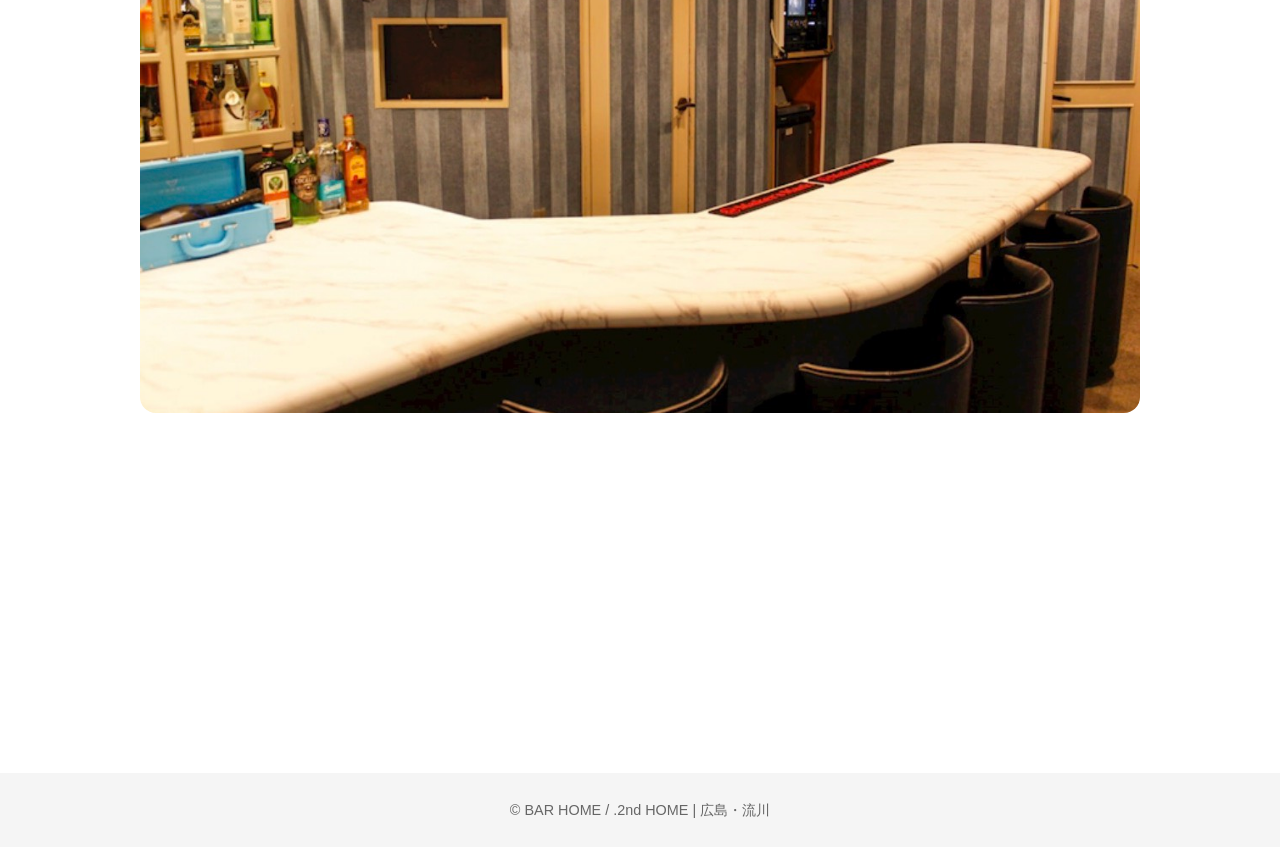
==== commit cdfec14b: "Update index.html" ====
--- a/index.html
+++ b/index.html
@@ -138,9 +138,6 @@
           loading="lazy"
         ></iframe>
       </div>
-      <div class="game-link">
-        <a href="game.html">🎮 HOME Derbyで遊ぶ</a>
-      </div>
     </section>
   </main>
 
